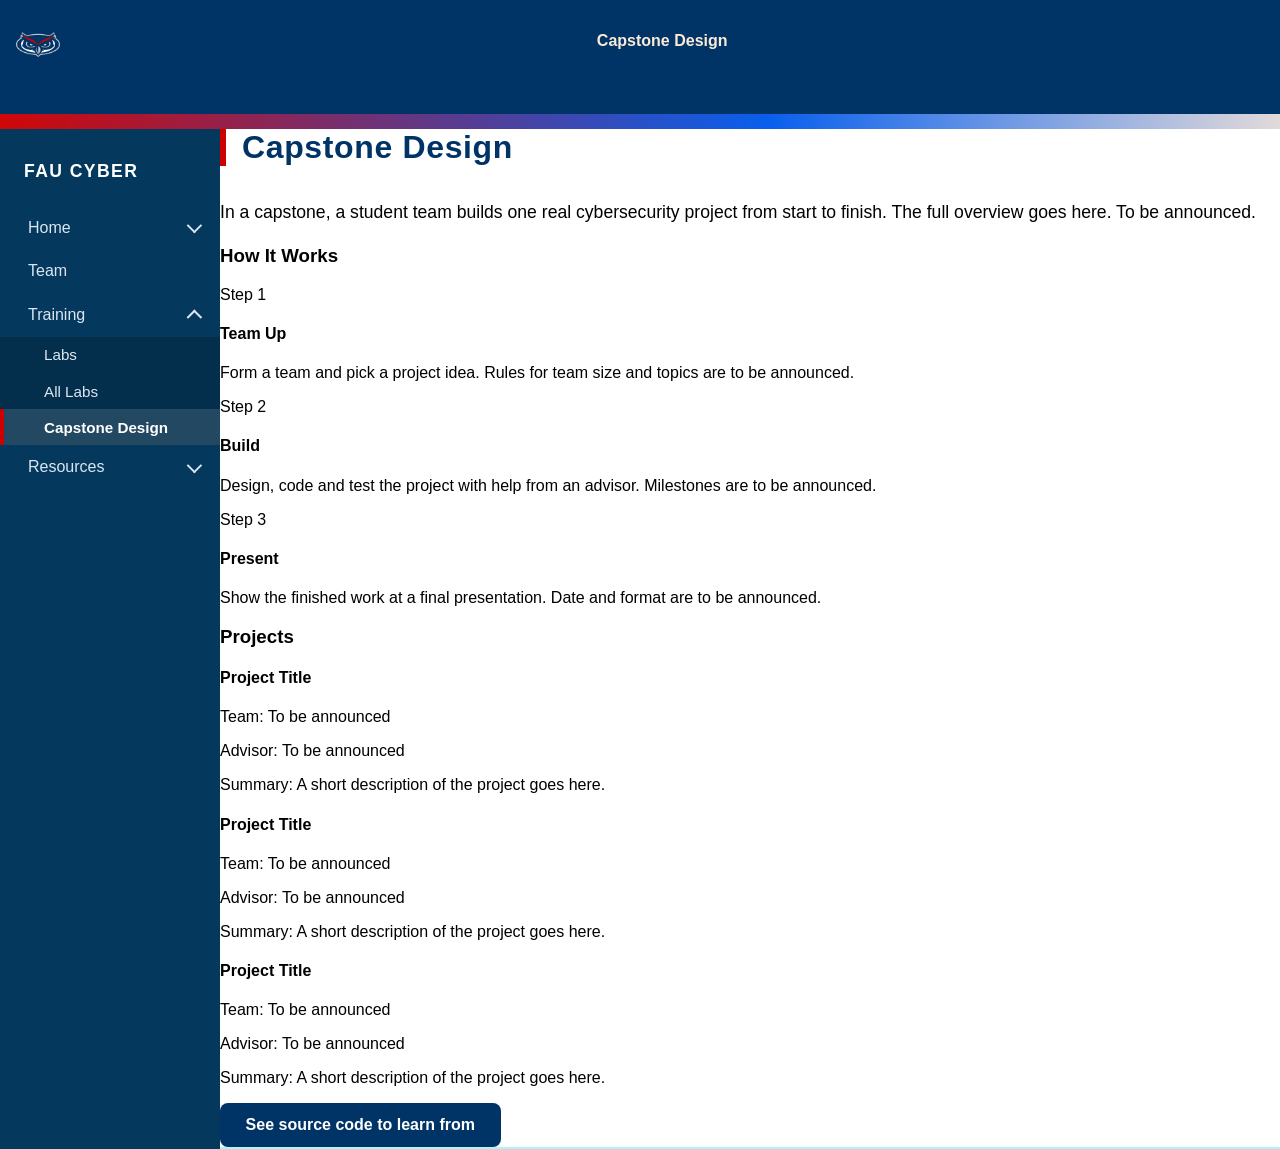
==== Capstone.html @ 6e517770 "Add files via upload" ====
<!DOCTYPE html>
<html lang="en">
<head>
  <meta charset="utf-8">
  <meta name="viewport" content="width=device-width, initial-scale=1, viewport-fit=cover">
  <title>Capstone Design - FAU CyberSecurity Website</title>
  <link rel="stylesheet" href="home_screen.css">
  <link rel="stylesheet" href="sidebar_code.css">
  <link rel="stylesheet" href="capstone_page.css">
</head>

<body>
  <header class="alt-banner-top">
    <div class="alt-banner-theme">
      <img class="alt-banner-logo" src="owlhead-logo.png" alt="FAU Owls logo">
      <h1 class="alt-banner-title">Capstone Design</h1>
    </div>
  </header>
  <div class="bar"></div>

  <div class="page-body">
    <!-- Side Bar Content -->
    <nav class="side-nav" aria-label="Main navigation">
      <p class="nav-heading">FAU Cyber</p>
      <ul class="nav-links">
        <li>
          <details class="nav-dropdown">
            <summary><a href="index.html#top">Home</a></summary>
            <ul class="nav-sub">
              <li><a href="index.html#description">About</a></li>
              <li><a href="index.html#seminar">Seminar</a></li>
              <li><a href="index.html#news">Events</a></li>
            </ul>
          </details>
        </li>
        <li><a href="Team.html">Team</a></li>
        <li>
          <details class="nav-dropdown" open>
            <summary><a href="index.html#training">Training</a></summary>
            <ul class="nav-sub">
              <li><a href="index.html#labs">Labs</a></li>
              <li><a href="LabSimulation.html">All Labs</a></li>
              <li><a class="active" href="Capstone.html">Capstone Design</a></li>
            </ul>
          </details>
        </li>
        <li>
          <details class="nav-dropdown">
            <summary><a href="index.html#Resources">Resources</a></summary>
            <ul class="nav-sub">
              <li><a href="SourceCode.html">Source Code</a></li>
            </ul>
          </details>
        </li>
      </ul>
    </nav>

    <main class="page-content">
      <section class="capstone-section" id="capstone">
        <h2 class="desc-title">Capstone Design</h2>
        <p class="desc-par0 capstone-intro">In a capstone, a student team builds one real cybersecurity project from start to finish. The full overview goes here. To be announced.</p>

        <h3 class="capstone-subtitle">How It Works</h3>
        <div class="capstone-grid">
          <article class="capstone-card">
            <p class="capstone-step">Step 1</p>
            <h4>Team Up</h4>
            <p>Form a team and pick a project idea. Rules for team size and topics are to be announced.</p>
          </article>
          <article class="capstone-card">
            <p class="capstone-step">Step 2</p>
            <h4>Build</h4>
            <p>Design, code and test the project with help from an advisor. Milestones are to be announced.</p>
          </article>
          <article class="capstone-card">
            <p class="capstone-step">Step 3</p>
            <h4>Present</h4>
            <p>Show the finished work at a final presentation. Date and format are to be announced.</p>
          </article>
        </div>

        <h3 class="capstone-subtitle">Projects</h3>
        <!-- To add a project: copy one capstone-card, delete the word "soon" from the class and fill in the text. -->
        <div class="capstone-grid">
          <article class="capstone-card soon">
            <h4>Project Title</h4>
            <p><span class="capstone-label">Team:</span> To be announced</p>
            <p><span class="capstone-label">Advisor:</span> To be announced</p>
            <p><span class="capstone-label">Summary:</span> A short description of the project goes here.</p>
          </article>
          <article class="capstone-card soon">
            <h4>Project Title</h4>
            <p><span class="capstone-label">Team:</span> To be announced</p>
            <p><span class="capstone-label">Advisor:</span> To be announced</p>
            <p><span class="capstone-label">Summary:</span> A short description of the project goes here.</p>
          </article>
          <article class="capstone-card soon">
            <h4>Project Title</h4>
            <p><span class="capstone-label">Team:</span> To be announced</p>
            <p><span class="capstone-label">Advisor:</span> To be announced</p>
            <p><span class="capstone-label">Summary:</span> A short description of the project goes here.</p>
          </article>
        </div>

        <a class="web-button" href="SourceCode.html">See source code to learn from</a>
      </section>
      <div class="bar2"></div>
    </main>
  </div>
</body>
</html>
---- home_screen.css ----
/* Body Rules, need to be */
:root {
  --nav-width: 220px;
}
html {
  scroll-behavior: smooth;
}
body {
  margin: 0;
  font-family: Arial, Helvetica, sans-serif;
}

/* Banner */
.banner-theme {
  align-items: center;
  justify-content: center;
  text-align: center;
  position: relative;
  flex-direction: column;
  display: flex;
  min-height: 500px;
  padding: 2rem 1rem;
  background-image: linear-gradient(135deg, rgba(0, 0, 0, 0.75) 0%, rgba(0, 10, 26, 0.6) 40%, rgba(1, 49, 94, 0.5) 100%), url("FAU_Breeze.jpg");
  background-size: cover;
  background-repeat: no-repeat;
  background-position: center;
}

.banner-tag {
  display: inline-block;
  padding: 0.35rem 1.25rem;
  background-color: rgba(255, 255, 255, 0.15);
  border: 1px solid rgba(255, 255, 255, 0.25);
  border-radius: 50px;
  font-size: 0.875rem;
  font-weight: 500;
  margin-bottom: 1.25rem;
  backdrop-filter: blur(4px);
}

.banner-title {
  font-size: clamp(2.5rem, 8vw, 5.5rem);
  font-weight: 500;
  text-shadow: 2.5px 2.5px 8px rgba(0, 0, 0, 0.5);
  color: antiquewhite;
  margin: 0 0 1rem 0;
  letter-spacing: -0.05em;
  text-transform: capitalize;
}

.banner-subtitle {
  font-size: clamp(1rem, 2.5vw, 1.4rem);
  color: antiquewhite;
  line-height: 1.5;
  max-width: 700px;
  margin: 0 auto;
}

.banner-logo {
  height: 90px;
  width: auto;
  margin-bottom: 2rem;
}

.alt-banner-theme{
  align-items: normal;
  text-align:left; 
  position: relative;
  flex-direction: row;
  display: flex;
  background-color: #003366;
  padding: 2rem 1rem;
  max-height:50px;
}
.alt-banner-title{
  font-size: clamp(1rem, 1vw, 1rem);
  color: antiquewhite;
  position: left;
  margin: 0 auto;
}

.alt-banner-logo {
  height: 25px;
  width: auto;
  margin-bottom: 2rem;
}

.desc-par + .desc-par {
  margin-top: 1rem;
}

/* Page-body bar */
.page-body {
  display: grid;
  grid-template-columns: var(--nav-width) minmax(0, 1fr);
  align-items: start;
  background: linear-gradient(to right, rgb(4, 57, 93) var(--nav-width), white var(--nav-width));
}
.page-content {
  min-width: 0;
}

/* Dividing bar */
.bar {
  width: 100%;
  height: 15px;
  background: linear-gradient(90deg, rgb(208, 7, 7) 0%, rgb(8, 95, 237) 60%, rgb(226, 218, 218) 100%);
}
.bar2{ /* Used to divide sections for descriptions */
  width: 100%;
  height: 2px;
  background: rgb(172, 245, 250);
}

/* Description Section */
.desc-section {
  --space-left: 3rem;
  --space-right: 6%;
  --pic-size: 380px;         /* picture width */
  --text-max: 560px;         /* the widest the text column can get */
  --column-gap: 3rem;
  --vertical-align: center;

  display: grid;
  grid-template-columns: minmax(280px, var(--text-max)) var(--pic-size);
  justify-content: start;
  column-gap: var(--column-gap);
  align-items: var(--vertical-align);
  align-content: start;
  padding: 4rem var(--space-right) 4rem var(--space-left);
  min-height: 50vh;
  background: white;
}
.desc-title {
  font-size: clamp(1.5rem, 3vw, 2rem);
  font-weight: 700;
  color: #003366;
  text-transform: none;
  letter-spacing: 0.02em;
  width: fit-content;
  background: none;
  padding: 0 0 0 1rem;
  margin: 0 0 2rem 0;
  border-left: 6px solid #cc0000;
}
.desc-par0 {
  font-size: 1.1rem;
  line-height: 1.6;
  text-align: left;
  margin: 0;
}
.desc-pic0 {
  width: 100%;
  aspect-ratio: 1 / 1;
  object-fit: cover;
  object-position: center;
  border-radius: 16px;
}

/* Training Section */
.info-section {
  padding: 4rem 6% 4rem 3rem;
  min-height: 60vh;   /* tall enough to reach the middle of the screen, so the nav link lights up */
  background: white;
}

/* Link that looks like a button */
.web-button {
  display: inline-block;
  padding: 0.8rem 1.6rem;
  background: #003366;
  color: white;
  font-weight: 700;
  text-decoration: none;
  border-radius: 8px;
  transition: background-color 0.2s;
}

.web-button:hover {
  background: #cc0000;
}

/* Phones: stack everything and drop the side space */
@media (max-width: 800px) {
  .desc-section {
    --space-left: 1.5rem;
    --space-right: 1.5rem;
    grid-template-columns: 1fr;
    row-gap: 2rem;
  }
}
---- sidebar_code.css ----
/* Desktop sidebar */
.side-nav {
  position: sticky;
  top: 0;
  height: 100vh;
  overflow-y: auto;
  padding: 2rem 0;
  background: rgb(4, 57, 93);
}
.nav-heading {
  margin: 0 0 1.5rem 0;
  padding: 0 1.5rem;
  color: white;
  font-size: 1.1rem;
  font-weight: 700;
  letter-spacing: 0.08em;
  text-transform: uppercase;
}
.nav-links {
  list-style: none;
  margin: 0;
  padding: 0;
}
.nav-links a {
  display: block;
  padding: 0.8rem 1.5rem;
  color: #dce6f2;
  text-decoration: none;
  border-left: 4px solid transparent;
  transition: background-color 0.2s, color 0.2s;
}
.nav-links a:hover {
  background: rgba(255, 255, 255, 0.1);
  color: white;
}
.nav-links a:focus-visible {
  outline: 2px solid white;
  outline-offset: -4px;
}
.nav-links a.active {
  background: rgba(255, 255, 255, 0.12);
  border-left-color: #cc0000;
  color: white;
  font-weight: 700;
}

/* Dropdown groups */
.nav-dropdown > summary {
  display: flex;
  align-items: center;
  list-style: none;
  cursor: pointer;
}
.nav-dropdown > summary::-webkit-details-marker {
  display: none;
}
.nav-dropdown > summary:hover {
  background: rgba(255, 255, 255, 0.1);
}
.nav-dropdown > summary:focus-visible {
  outline: 2px solid white;
  outline-offset: -4px;
}
.nav-dropdown > summary a {
  flex: 1;
}
.nav-dropdown > summary::after {
  content: "";
  width: 0.55rem;
  height: 0.55rem;
  margin: 0 1.25rem 0.25rem 0.75rem;
  border-right: 2px solid #dce6f2;
  border-bottom: 2px solid #dce6f2;
  transform: rotate(45deg);
  transition: transform 0.2s;
}
.nav-dropdown[open] > summary::after {
  margin: 0.25rem 1.25rem 0 0.75rem;
  transform: rotate(225deg);
}
.nav-sub {
  list-style: none;
  margin: 0;
  padding: 0;
  background: rgba(0, 0, 0, 0.18);
}
.nav-links .nav-sub a {
  padding: 0.6rem 1.5rem 0.6rem 2.5rem;
  font-size: 0.95rem;
}

/* Phones: sidebar becomes a bar at the top */
@media (max-width: 800px) {
  .side-nav {
    position: static;
    height: auto;
    overflow-y: visible;
    padding: 1rem 0 0 0;
    border-bottom: 4px solid #cc0000;
  }
  .nav-heading {
    margin-bottom: 0.5rem;
  }
  .nav-links {
    display: flex;
    flex-wrap: wrap;
  }
  .nav-links a {
    padding: 0.6rem 1rem;
    border-left: none;
    border-bottom: 3px solid transparent;
  }
  .nav-links a.active {
    border-bottom-color: #cc0000;
  }
  .nav-links .nav-sub a {
    padding-left: 1.5rem;
  }
}
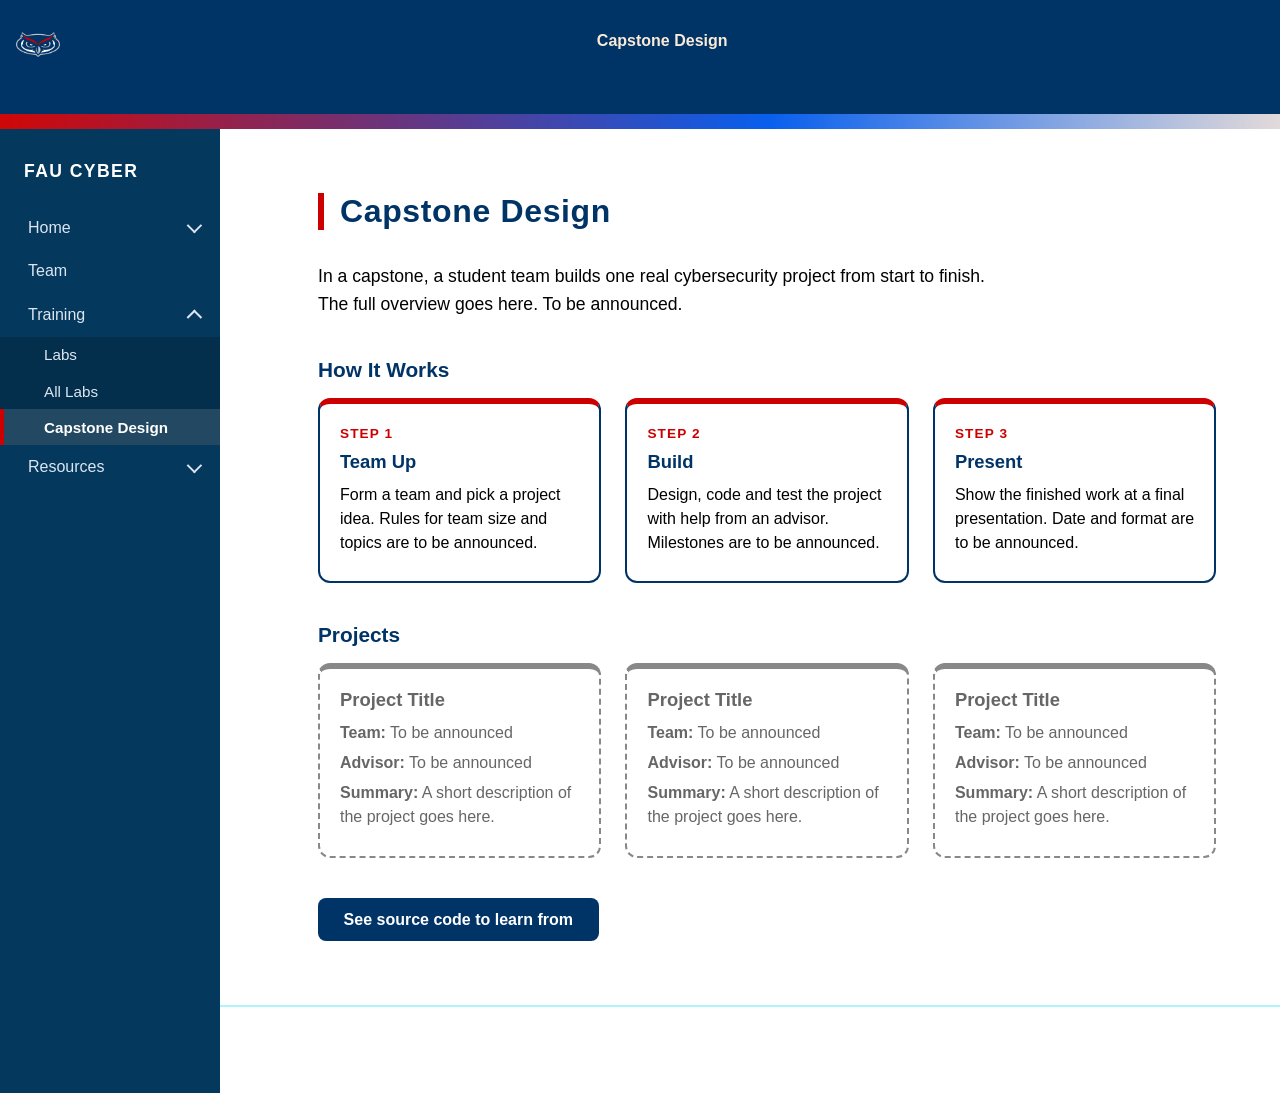
==== commit 3bf1d47f: "Add files via upload" ====
--- a/Capstone.html
+++ b/Capstone.html
@@ -6,7 +6,7 @@
   <title>Capstone Design - FAU CyberSecurity Website</title>
   <link rel="stylesheet" href="home_screen.css">
   <link rel="stylesheet" href="sidebar_code.css">
-  <link rel="stylesheet" href="capstone_page.css">
+  <link rel="stylesheet" href="capstone.css">
 </head>
 
 <body>
--- a/home_screen.css
+++ b/home_screen.css
@@ -182,6 +182,10 @@
 
 /* Phones: stack everything and drop the side space */
 @media (max-width: 800px) {
+  .page-body {
+    grid-template-columns: 1fr;
+    background: white;
+  }
   .desc-section {
     --space-left: 1.5rem;
     --space-right: 1.5rem;
--- a/capstone.css
+++ b/capstone.css
@@ -0,0 +1,78 @@
+/* capstone page */
+.capstone-section {
+  margin-left: 50px;
+  padding: 4rem 6% 4rem 3rem;
+  min-height: 70vh;
+  background: white;
+}
+
+.capstone-intro {
+  max-width: 700px;
+  margin: 0 0 2.5rem 0;
+}
+
+.capstone-subtitle {
+  margin: 0 0 1rem 0;
+  color: #003366;
+  font-size: 1.3rem;
+}
+
+/* Cards sit in a grid that fills the row and wraps on small screens */
+.capstone-grid {
+  display: grid;
+  grid-template-columns: repeat(auto-fit, minmax(260px, 1fr));
+  gap: 1.5rem;
+  max-width: 1000px;
+  margin: 0 0 2.5rem 0;
+}
+
+.capstone-card {
+  padding: 1.25rem;
+  background: white;
+  border: 2px solid #003366;
+  border-top: 6px solid #cc0000;
+  border-radius: 12px;
+}
+
+.capstone-card h4 {
+  margin: 0 0 0.6rem 0;
+  color: #003366;
+  font-size: 1.15rem;
+}
+
+.capstone-card p {
+  margin: 0 0 0.4rem 0;
+  line-height: 1.5;
+}
+
+.capstone-step {
+  font-size: 0.85rem;
+  font-weight: 700;
+  letter-spacing: 0.08em;
+  text-transform: uppercase;
+  color: #cc0000;
+}
+
+.capstone-label {
+  font-weight: 700;
+  color: #003366;
+}
+
+/* Placeholder cards look the same as the Coming Soon labs */
+.capstone-card.soon {
+  border-style: dashed;
+  border-color: #888;
+  border-top: 6px solid #888;
+  color: #666;
+}
+
+.capstone-card.soon h4,
+.capstone-card.soon .capstone-label {
+  color: #666;
+}
+
+@media (max-width: 800px) {
+  .capstone-section {
+    padding: 2rem 1.5rem;
+  }
+}
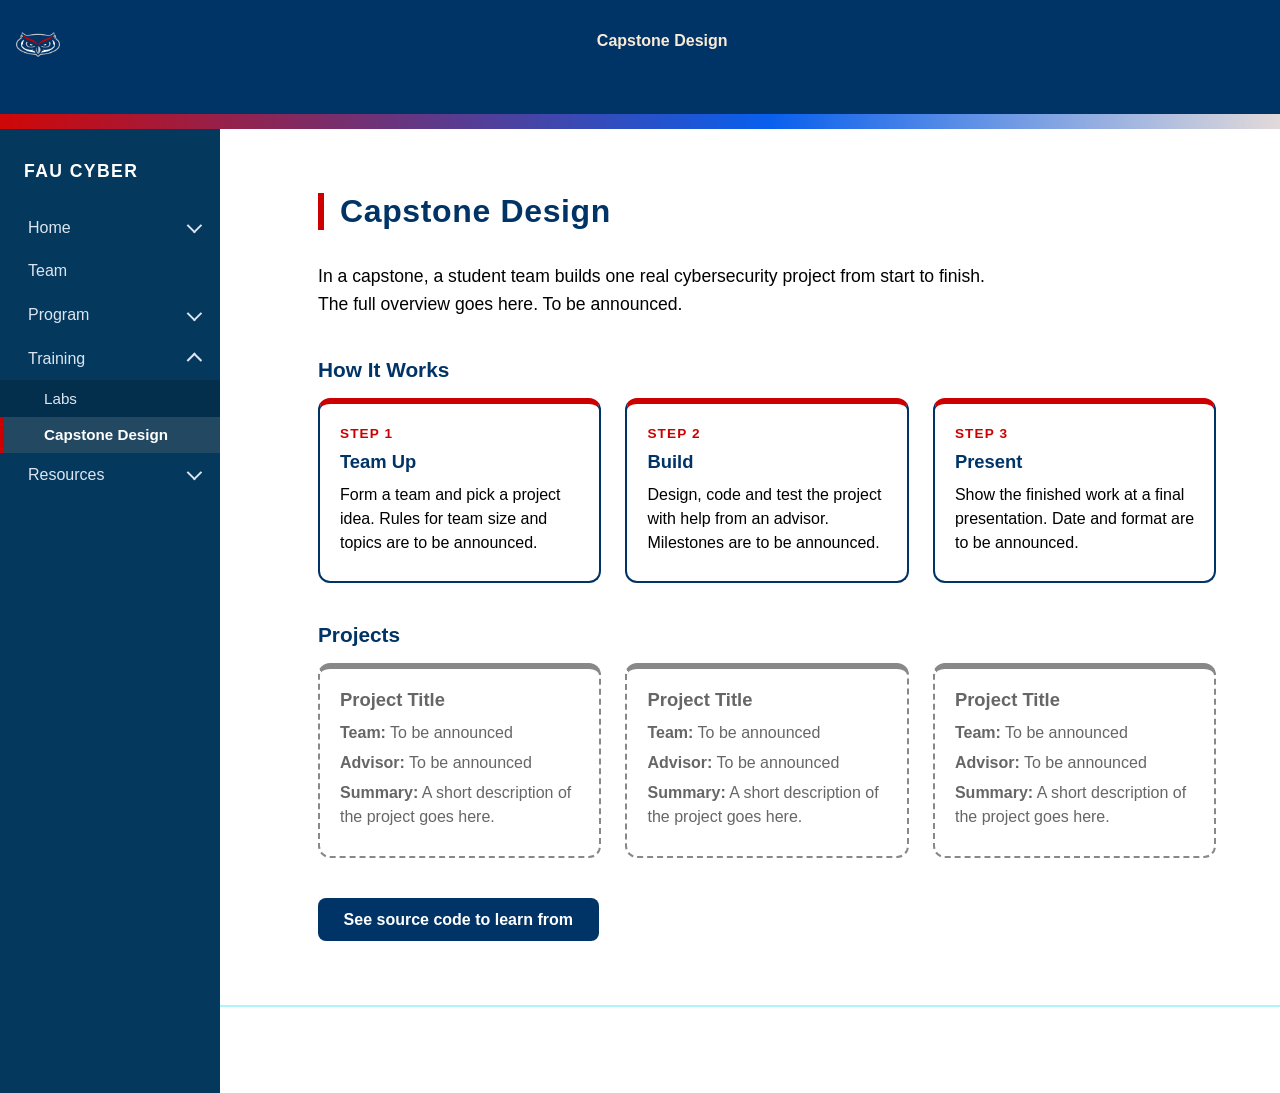
==== commit 54ac2932: "Add files via upload" ====
--- a/Capstone.html
+++ b/Capstone.html
@@ -29,24 +29,31 @@
             <ul class="nav-sub">
               <li><a href="index.html#description">About</a></li>
               <li><a href="index.html#seminar">Seminar</a></li>
-              <li><a href="index.html#news">Events</a></li>
+              <li><a href="ProjectStructure.html">Project Structure</a></li>
             </ul>
           </details>
         </li>
         <li><a href="Team.html">Team</a></li>
         <li>
+          <details class="nav-dropdown">
+            <summary><a href="Program.html">Program</a></summary>
+            <ul class="nav-sub">
+              <li><a href="Program.html#program-2027">2027</a></li>
+            </ul>
+          </details>
+        </li>
+        <li>
           <details class="nav-dropdown" open>
-            <summary><a href="index.html#training">Training</a></summary>
+            <summary><a href="Training.html">Training</a></summary>
             <ul class="nav-sub">
-              <li><a href="index.html#labs">Labs</a></li>
-              <li><a href="LabSimulation.html">All Labs</a></li>
+              <li><a href="LabSimulation.html">Labs</a></li>
               <li><a class="active" href="Capstone.html">Capstone Design</a></li>
             </ul>
           </details>
         </li>
         <li>
           <details class="nav-dropdown">
-            <summary><a href="index.html#Resources">Resources</a></summary>
+            <summary><a href="Resources.html">Resources</a></summary>
             <ul class="nav-sub">
               <li><a href="SourceCode.html">Source Code</a></li>
             </ul>
